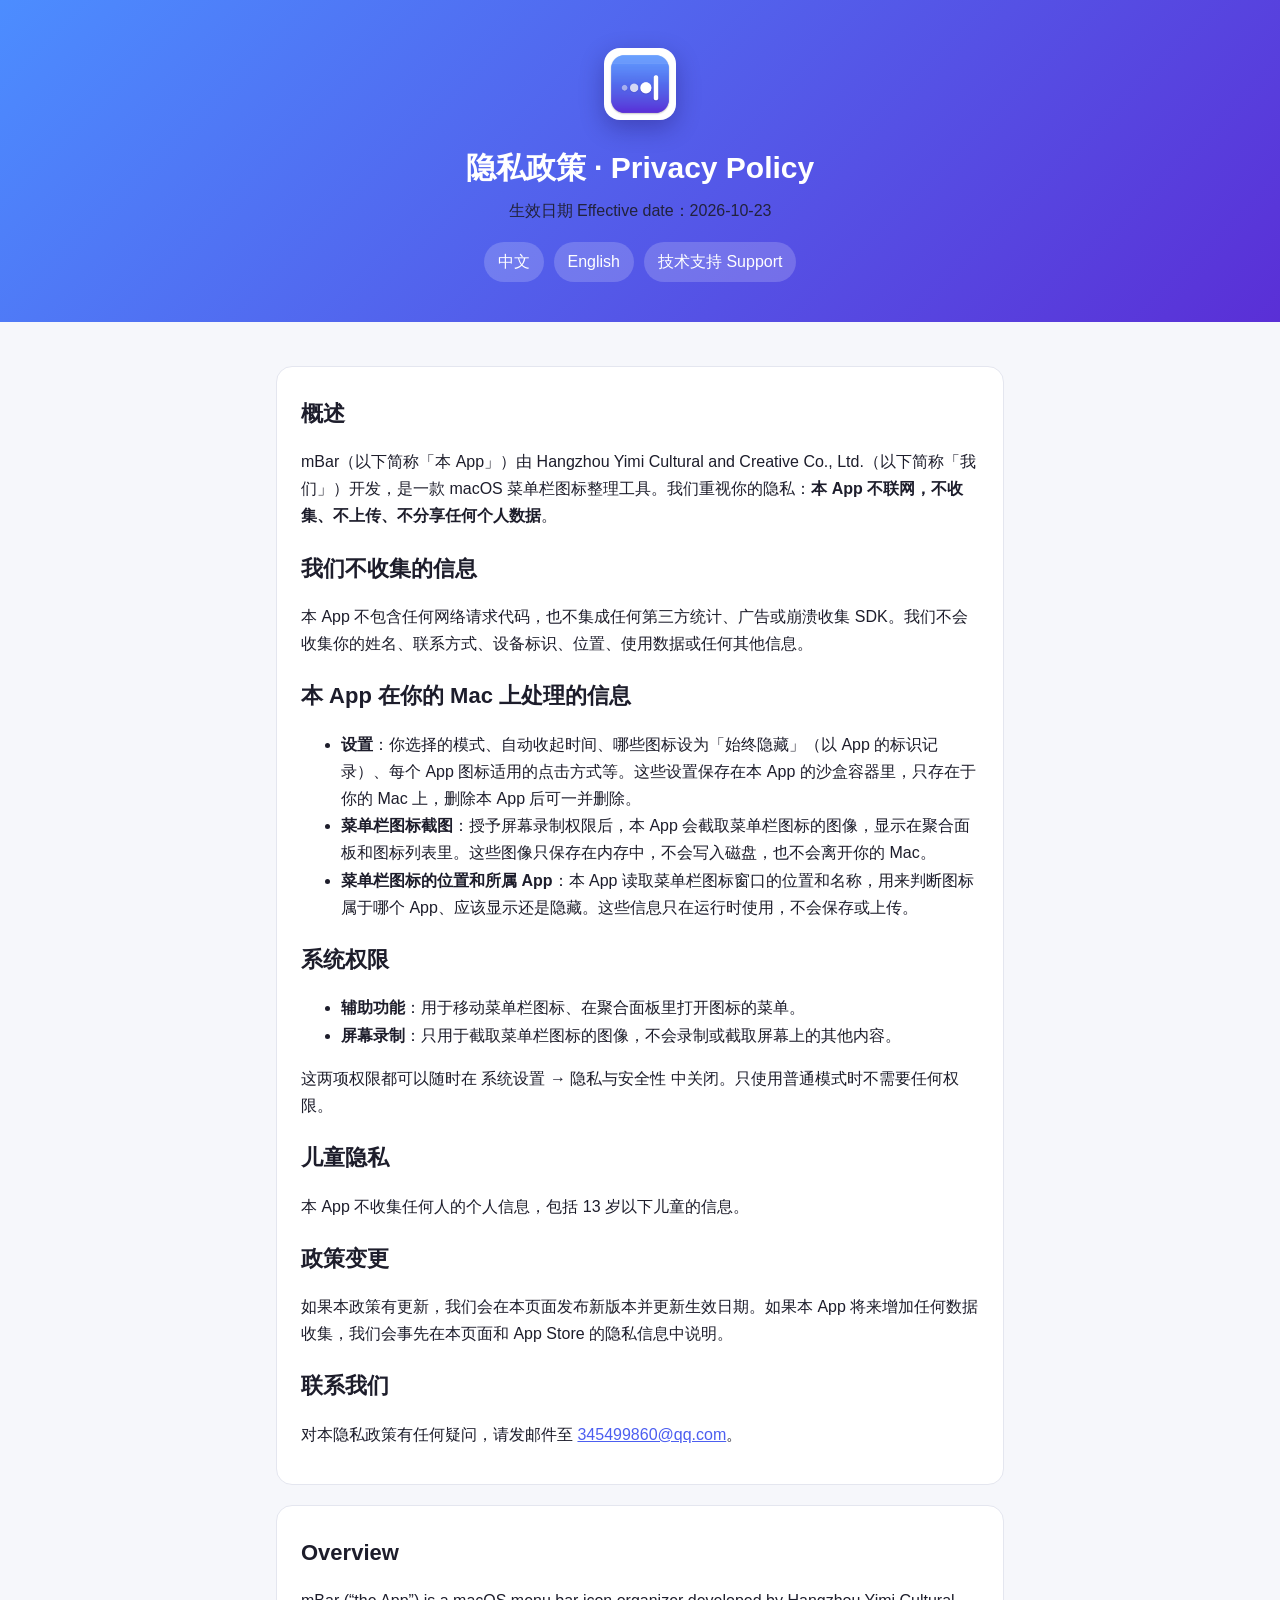
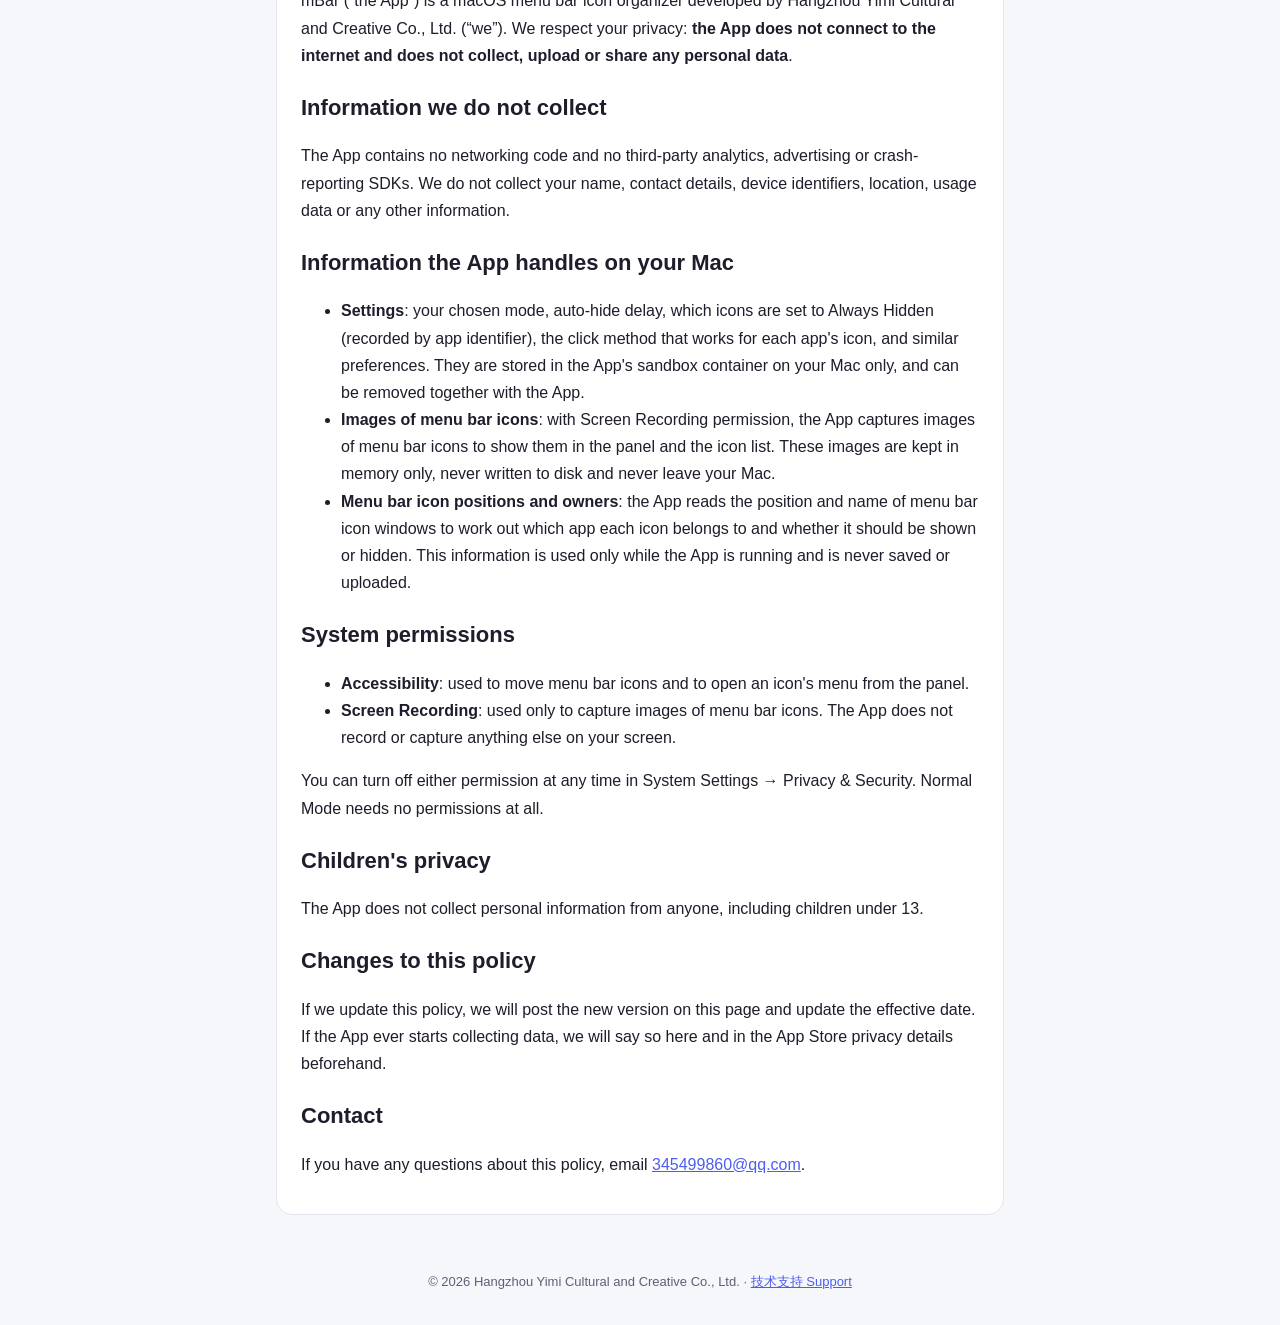
==== privacy.html @ 30004585 "Add mBar support page and privacy policy Co-Authored-By: Claude Opus 5.5 <noreply@anthropic.com>" ====
<!doctype html>
<html lang="zh-Hans">
<head>
<meta charset="utf-8">
<meta name="viewport" content="width=device-width, initial-scale=1">
<title>mBar 隐私政策 · Privacy Policy</title>
<meta name="description" content="mBar 隐私政策：不联网，不收集任何数据。mBar Privacy Policy: no network access, no data collected.">
<link rel="icon" href="appicon.png">
<link rel="stylesheet" href="style.css">
</head>
<body>
<header>
  <img src="appicon.png" alt="mBar">
  <h1>隐私政策 · Privacy Policy</h1>
  <p>生效日期 Effective date：2026-10-23</p>
  <nav>
    <a href="#zh">中文</a>
    <a href="#en">English</a>
    <a href="index.html">技术支持 Support</a>
  </nav>
</header>

<main>
<section id="zh">
  <h2>概述</h2>
  <p>mBar（以下简称「本 App」）由 Hangzhou Yimi Cultural and Creative Co., Ltd.（以下简称「我们」）开发，是一款 macOS 菜单栏图标整理工具。我们重视你的隐私：<strong>本 App 不联网，不收集、不上传、不分享任何个人数据</strong>。</p>

  <h2>我们不收集的信息</h2>
  <p>本 App 不包含任何网络请求代码，也不集成任何第三方统计、广告或崩溃收集 SDK。我们不会收集你的姓名、联系方式、设备标识、位置、使用数据或任何其他信息。</p>

  <h2>本 App 在你的 Mac 上处理的信息</h2>
  <ul>
    <li><strong>设置</strong>：你选择的模式、自动收起时间、哪些图标设为「始终隐藏」（以 App 的标识记录）、每个 App 图标适用的点击方式等。这些设置保存在本 App 的沙盒容器里，只存在于你的 Mac 上，删除本 App 后可一并删除。</li>
    <li><strong>菜单栏图标截图</strong>：授予屏幕录制权限后，本 App 会截取菜单栏图标的图像，显示在聚合面板和图标列表里。这些图像只保存在内存中，不会写入磁盘，也不会离开你的 Mac。</li>
    <li><strong>菜单栏图标的位置和所属 App</strong>：本 App 读取菜单栏图标窗口的位置和名称，用来判断图标属于哪个 App、应该显示还是隐藏。这些信息只在运行时使用，不会保存或上传。</li>
  </ul>

  <h2>系统权限</h2>
  <ul>
    <li><strong>辅助功能</strong>：用于移动菜单栏图标、在聚合面板里打开图标的菜单。</li>
    <li><strong>屏幕录制</strong>：只用于截取菜单栏图标的图像，不会录制或截取屏幕上的其他内容。</li>
  </ul>
  <p>这两项权限都可以随时在 系统设置 → 隐私与安全性 中关闭。只使用普通模式时不需要任何权限。</p>

  <h2>儿童隐私</h2>
  <p>本 App 不收集任何人的个人信息，包括 13 岁以下儿童的信息。</p>

  <h2>政策变更</h2>
  <p>如果本政策有更新，我们会在本页面发布新版本并更新生效日期。如果本 App 将来增加任何数据收集，我们会事先在本页面和 App Store 的隐私信息中说明。</p>

  <h2>联系我们</h2>
  <p>对本隐私政策有任何疑问，请发邮件至 <a href="mailto:345499860@qq.com">345499860@qq.com</a>。</p>
</section>

<section id="en">
  <h2>Overview</h2>
  <p>mBar (“the App”) is a macOS menu bar icon organizer developed by Hangzhou Yimi Cultural and Creative Co., Ltd. (“we”). We respect your privacy: <strong>the App does not connect to the internet and does not collect, upload or share any personal data</strong>.</p>

  <h2>Information we do not collect</h2>
  <p>The App contains no networking code and no third-party analytics, advertising or crash-reporting SDKs. We do not collect your name, contact details, device identifiers, location, usage data or any other information.</p>

  <h2>Information the App handles on your Mac</h2>
  <ul>
    <li><strong>Settings</strong>: your chosen mode, auto-hide delay, which icons are set to Always Hidden (recorded by app identifier), the click method that works for each app's icon, and similar preferences. They are stored in the App's sandbox container on your Mac only, and can be removed together with the App.</li>
    <li><strong>Images of menu bar icons</strong>: with Screen Recording permission, the App captures images of menu bar icons to show them in the panel and the icon list. These images are kept in memory only, never written to disk and never leave your Mac.</li>
    <li><strong>Menu bar icon positions and owners</strong>: the App reads the position and name of menu bar icon windows to work out which app each icon belongs to and whether it should be shown or hidden. This information is used only while the App is running and is never saved or uploaded.</li>
  </ul>

  <h2>System permissions</h2>
  <ul>
    <li><strong>Accessibility</strong>: used to move menu bar icons and to open an icon's menu from the panel.</li>
    <li><strong>Screen Recording</strong>: used only to capture images of menu bar icons. The App does not record or capture anything else on your screen.</li>
  </ul>
  <p>You can turn off either permission at any time in System Settings → Privacy &amp; Security. Normal Mode needs no permissions at all.</p>

  <h2>Children's privacy</h2>
  <p>The App does not collect personal information from anyone, including children under 13.</p>

  <h2>Changes to this policy</h2>
  <p>If we update this policy, we will post the new version on this page and update the effective date. If the App ever starts collecting data, we will say so here and in the App Store privacy details beforehand.</p>

  <h2>Contact</h2>
  <p>If you have any questions about this policy, email <a href="mailto:345499860@qq.com">345499860@qq.com</a>.</p>
</section>
</main>

<footer>© 2026 Hangzhou Yimi Cultural and Creative Co., Ltd. · <a href="index.html">技术支持 Support</a></footer>
</body>
</html>
---- style.css ----
:root {
  --bg: #f6f7fb;
  --card: #ffffff;
  --text: #1d1d2b;
  --muted: #5d6075;
  --line: #e4e6ef;
  --accent: #4c5ef0;
}
@media (prefers-color-scheme: dark) {
  :root {
    --bg: #14141c;
    --card: #1d1d29;
    --text: #ececf3;
    --muted: #a3a6bb;
    --line: #2d2e3d;
    --accent: #8c96ff;
  }
}
* { box-sizing: border-box; }
body {
  margin: 0;
  background: var(--bg);
  color: var(--text);
  font: 16px/1.7 -apple-system, BlinkMacSystemFont, "PingFang SC", "Helvetica Neue", sans-serif;
}
header {
  background: linear-gradient(135deg, #4c8dff 0%, #5a2fd6 100%);
  color: #fff;
  padding: 48px 16px 40px;
  text-align: center;
}
header img { width: 72px; height: 72px; border-radius: 16px; box-shadow: 0 8px 24px rgba(20, 0, 70, .3); }
header h1 { margin: 14px 0 4px; font-size: 30px; }
header p { margin: 0; opacity: .9; }
nav { margin-top: 18px; display: flex; gap: 10px; justify-content: center; flex-wrap: wrap; }
nav a {
  color: #fff; text-decoration: none; padding: 6px 14px; border-radius: 999px;
  background: rgba(255, 255, 255, .18);
}
nav a:hover { background: rgba(255, 255, 255, .3); }
main { max-width: 760px; margin: 0 auto; padding: 24px 16px 56px; }
section {
  background: var(--card); border: 1px solid var(--line); border-radius: 16px;
  padding: 8px 24px 20px; margin-top: 20px;
}
h2 { font-size: 22px; margin: 20px 0 8px; }
h3 { font-size: 17px; margin: 22px 0 6px; }
p, li { color: var(--text); }
.muted { color: var(--muted); font-size: 14px; }
a { color: var(--accent); }
.lang-switch { text-align: right; font-size: 14px; margin-top: 4px; }
footer { text-align: center; color: var(--muted); font-size: 13px; padding: 0 16px 32px; }
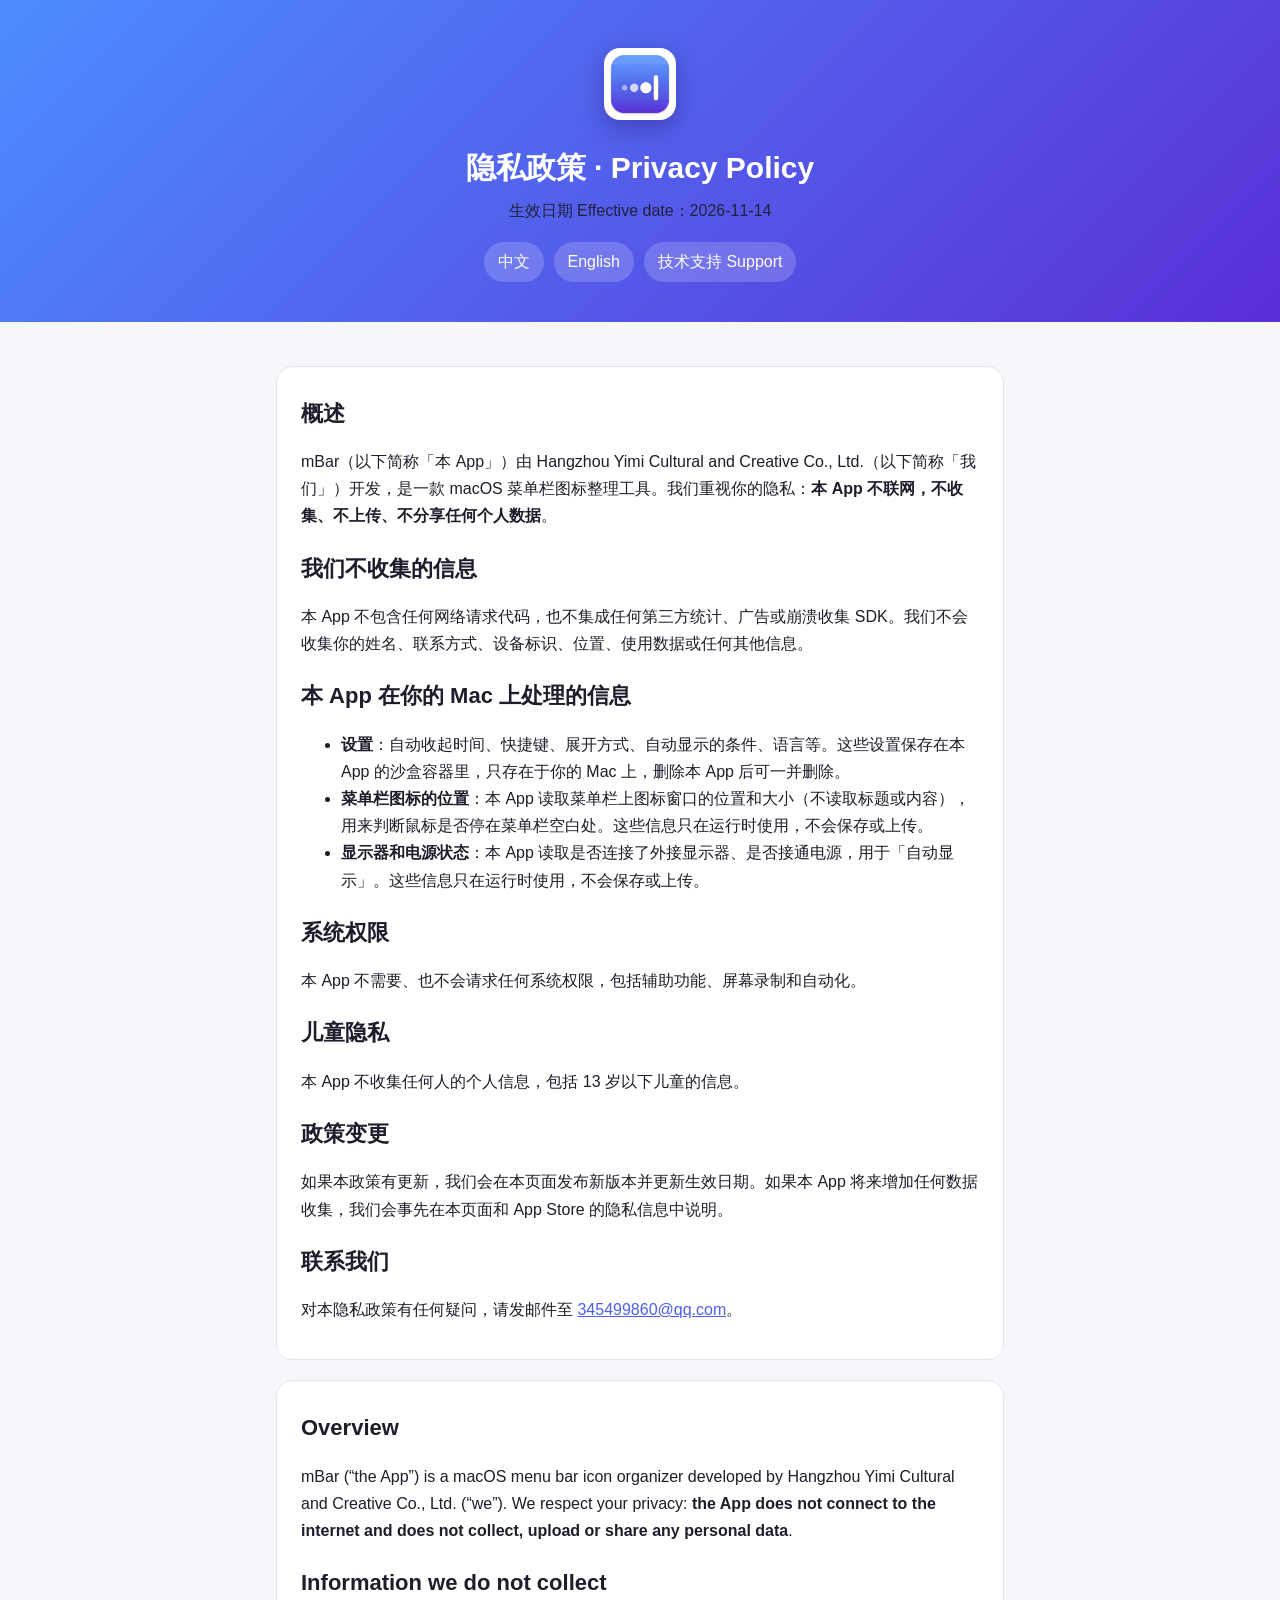
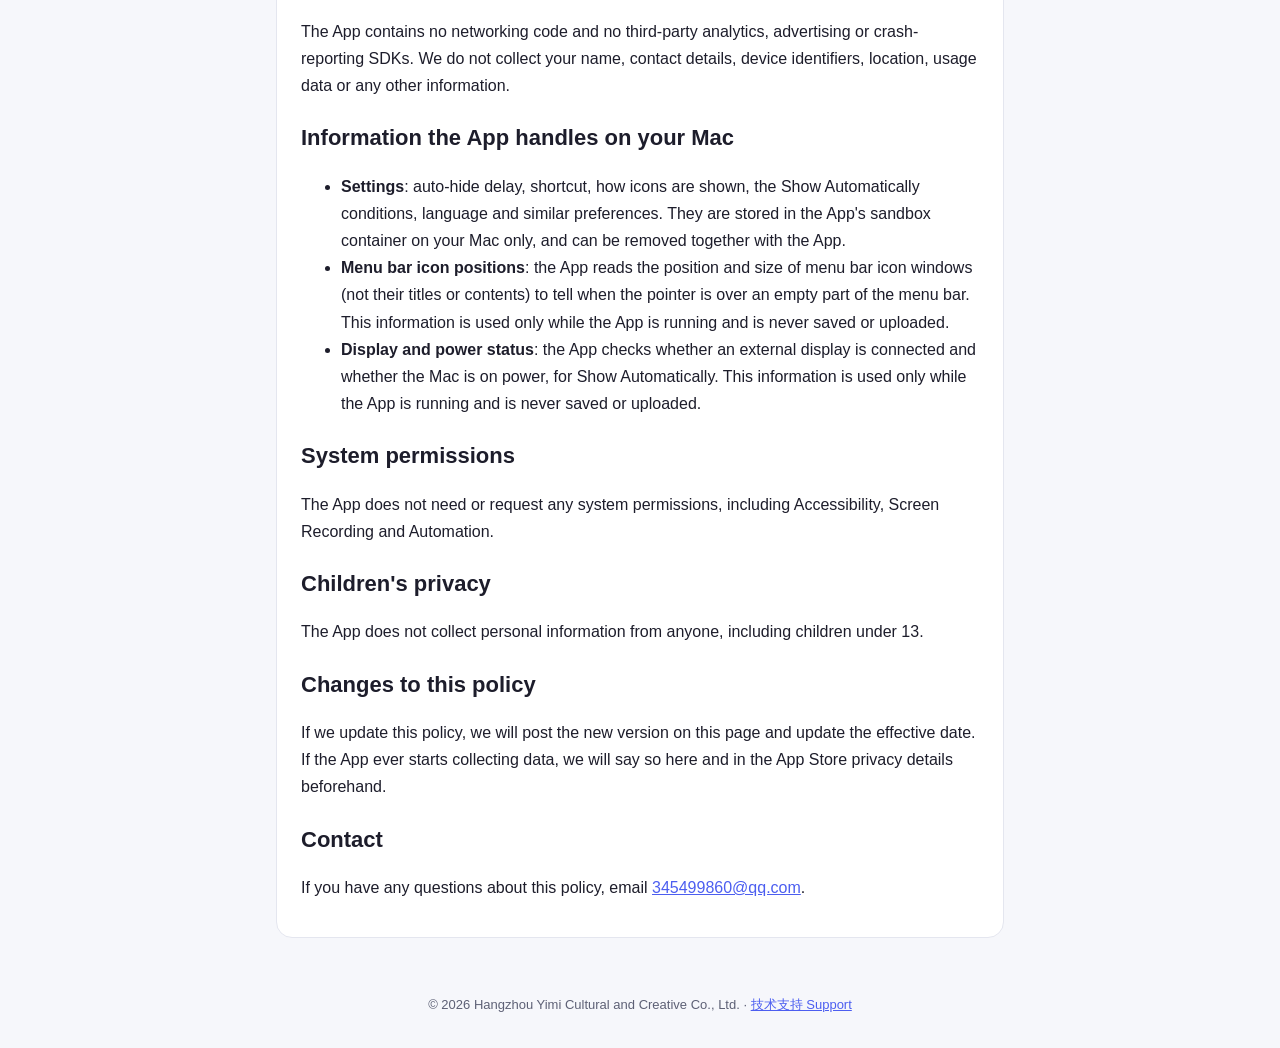
==== commit 5ddfff52: "Update support page and privacy policy for the permission-free App Store build Co-Authored-By: Claud" ====
--- a/privacy.html
+++ b/privacy.html
@@ -12,7 +12,7 @@
 <header>
   <img src="appicon.png" alt="mBar">
   <h1>隐私政策 · Privacy Policy</h1>
-  <p>生效日期 Effective date：2026-10-23</p>
+  <p>生效日期 Effective date：2026-11-14</p>
   <nav>
     <a href="#zh">中文</a>
     <a href="#en">English</a>
@@ -30,17 +30,13 @@
 
   <h2>本 App 在你的 Mac 上处理的信息</h2>
   <ul>
-    <li><strong>设置</strong>：你选择的模式、自动收起时间、哪些图标设为「始终隐藏」（以 App 的标识记录）、每个 App 图标适用的点击方式等。这些设置保存在本 App 的沙盒容器里，只存在于你的 Mac 上，删除本 App 后可一并删除。</li>
-    <li><strong>菜单栏图标截图</strong>：授予屏幕录制权限后，本 App 会截取菜单栏图标的图像，显示在聚合面板和图标列表里。这些图像只保存在内存中，不会写入磁盘，也不会离开你的 Mac。</li>
-    <li><strong>菜单栏图标的位置和所属 App</strong>：本 App 读取菜单栏图标窗口的位置和名称，用来判断图标属于哪个 App、应该显示还是隐藏。这些信息只在运行时使用，不会保存或上传。</li>
+    <li><strong>设置</strong>：自动收起时间、快捷键、展开方式、自动显示的条件、语言等。这些设置保存在本 App 的沙盒容器里，只存在于你的 Mac 上，删除本 App 后可一并删除。</li>
+    <li><strong>菜单栏图标的位置</strong>：本 App 读取菜单栏上图标窗口的位置和大小（不读取标题或内容），用来判断鼠标是否停在菜单栏空白处。这些信息只在运行时使用，不会保存或上传。</li>
+    <li><strong>显示器和电源状态</strong>：本 App 读取是否连接了外接显示器、是否接通电源，用于「自动显示」。这些信息只在运行时使用，不会保存或上传。</li>
   </ul>
 
   <h2>系统权限</h2>
-  <ul>
-    <li><strong>辅助功能</strong>：用于移动菜单栏图标、在聚合面板里打开图标的菜单。</li>
-    <li><strong>屏幕录制</strong>：只用于截取菜单栏图标的图像，不会录制或截取屏幕上的其他内容。</li>
-  </ul>
-  <p>这两项权限都可以随时在 系统设置 → 隐私与安全性 中关闭。只使用普通模式时不需要任何权限。</p>
+  <p>本 App 不需要、也不会请求任何系统权限，包括辅助功能、屏幕录制和自动化。</p>
 
   <h2>儿童隐私</h2>
   <p>本 App 不收集任何人的个人信息，包括 13 岁以下儿童的信息。</p>
@@ -61,17 +57,13 @@
 
   <h2>Information the App handles on your Mac</h2>
   <ul>
-    <li><strong>Settings</strong>: your chosen mode, auto-hide delay, which icons are set to Always Hidden (recorded by app identifier), the click method that works for each app's icon, and similar preferences. They are stored in the App's sandbox container on your Mac only, and can be removed together with the App.</li>
-    <li><strong>Images of menu bar icons</strong>: with Screen Recording permission, the App captures images of menu bar icons to show them in the panel and the icon list. These images are kept in memory only, never written to disk and never leave your Mac.</li>
-    <li><strong>Menu bar icon positions and owners</strong>: the App reads the position and name of menu bar icon windows to work out which app each icon belongs to and whether it should be shown or hidden. This information is used only while the App is running and is never saved or uploaded.</li>
+    <li><strong>Settings</strong>: auto-hide delay, shortcut, how icons are shown, the Show Automatically conditions, language and similar preferences. They are stored in the App's sandbox container on your Mac only, and can be removed together with the App.</li>
+    <li><strong>Menu bar icon positions</strong>: the App reads the position and size of menu bar icon windows (not their titles or contents) to tell when the pointer is over an empty part of the menu bar. This information is used only while the App is running and is never saved or uploaded.</li>
+    <li><strong>Display and power status</strong>: the App checks whether an external display is connected and whether the Mac is on power, for Show Automatically. This information is used only while the App is running and is never saved or uploaded.</li>
   </ul>
 
   <h2>System permissions</h2>
-  <ul>
-    <li><strong>Accessibility</strong>: used to move menu bar icons and to open an icon's menu from the panel.</li>
-    <li><strong>Screen Recording</strong>: used only to capture images of menu bar icons. The App does not record or capture anything else on your screen.</li>
-  </ul>
-  <p>You can turn off either permission at any time in System Settings → Privacy &amp; Security. Normal Mode needs no permissions at all.</p>
+  <p>The App does not need or request any system permissions, including Accessibility, Screen Recording and Automation.</p>
 
   <h2>Children's privacy</h2>
   <p>The App does not collect personal information from anyone, including children under 13.</p>
